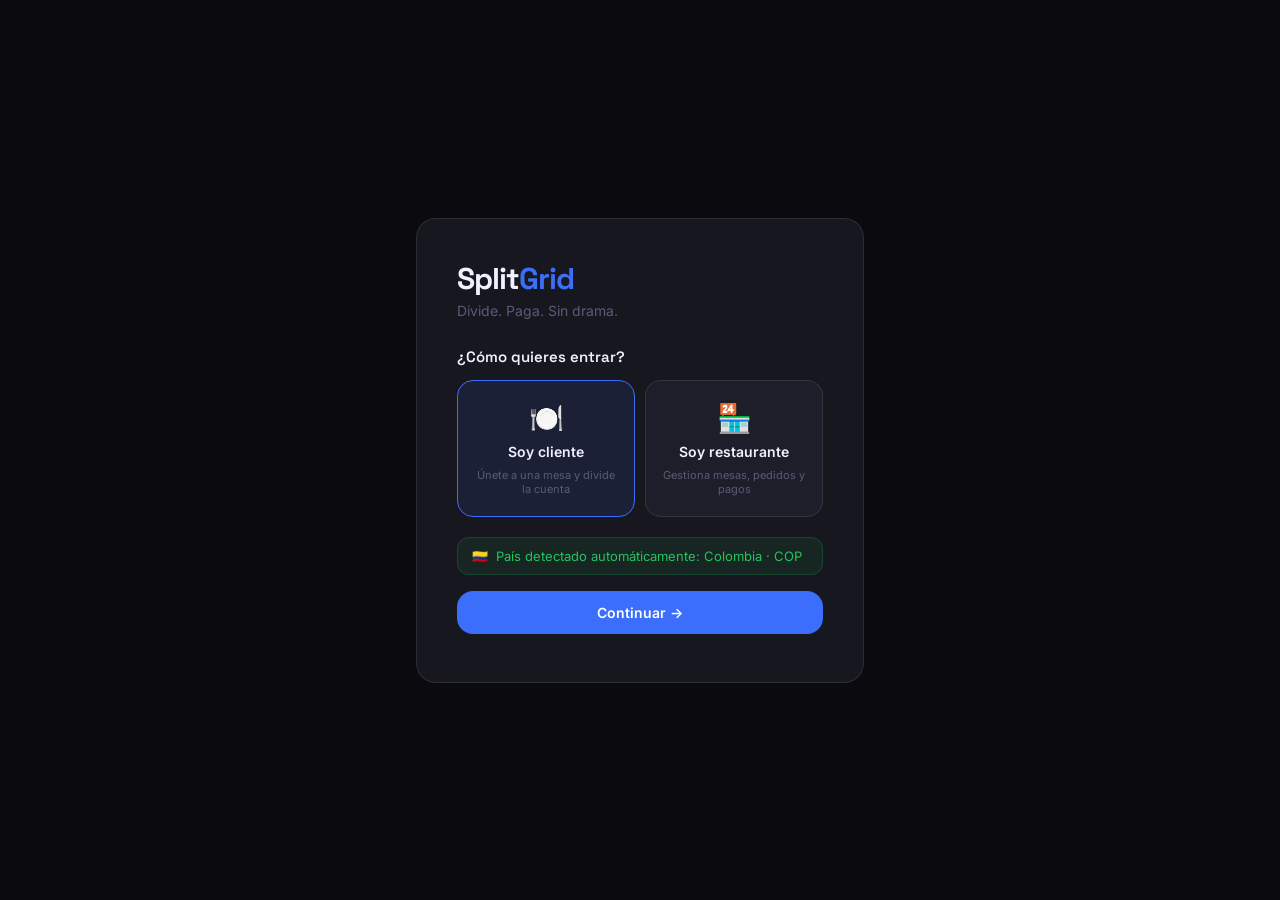
==== index.html @ 46861e8b "Primer commit" ====
<!DOCTYPE html>
<html lang="es">
<head>
<meta charset="UTF-8">
<meta name="viewport" content="width=device-width, initial-scale=1.0">
<title>SplitGrid · Inicio de sesión</title>
<link href="https://fonts.googleapis.com/css2?family=Inter:wght@300;400;500;600;700;800&family=Space+Grotesk:wght@400;500;600;700&display=swap" rel="stylesheet">
<link rel="stylesheet" href="css/splitgrid.css">
<style>
body{display:flex;align-items:center;justify-content:center;overflow:auto}
.auth-wrap{width:100%;max-width:480px;padding:24px 16px}
.step{display:none}.step.active{display:block}
.country-detected{background:rgba(34,197,94,.08);border:1px solid rgba(34,197,94,.2);border-radius:var(--r);padding:10px 14px;font-size:13px;color:var(--green);margin-bottom:16px;display:flex;align-items:center;gap:8px}
</style>
</head>
<body>

<div class="auth-wrap">
  <div class="auth-card">
    <div class="auth-logo">Split<span>Grid</span></div>
    <div class="auth-sub" id="auth-sub-text">Divide. Paga. Sin drama.</div>

    <!-- STEP 1: Role selection -->
    <div class="step active" id="step-role">
      <div style="font-family:'Space Grotesk',sans-serif;font-size:15px;font-weight:600;margin-bottom:14px">¿Cómo quieres entrar?</div>
      <div class="role-grid">
        <div class="role-card selected" id="role-cliente" onclick="selectRole('cliente')">
          <div class="role-icon">🍽️</div>
          <div class="role-name">Soy cliente</div>
          <div class="role-desc">Únete a una mesa y divide la cuenta</div>
        </div>
        <div class="role-card" id="role-restaurante" onclick="selectRole('restaurante')">
          <div class="role-icon">🏪</div>
          <div class="role-name">Soy restaurante</div>
          <div class="role-desc">Gestiona mesas, pedidos y pagos</div>
        </div>
      </div>
      <!-- Country detected automatically -->
      <div class="country-detected" id="country-detected">
        <span id="detected-flag">🇨🇴</span>
        <span id="detected-text">País detectado automáticamente: Colombia · COP</span>
      </div>
      <button class="auth-big-btn" style="background:var(--blue);color:white;margin-top:4px" onclick="goStep('step-login')">
        Continuar →
      </button>
    </div>

    <!-- STEP 2: Country override (only if user clicks "Cambiar") -->
    <div class="step" id="step-country">
      <div style="display:flex;align-items:center;gap:8px;margin-bottom:16px">
        <button onclick="goStep('step-role')" style="background:none;border:none;color:var(--text3);cursor:pointer;font-family:'Inter',sans-serif;font-size:13px">← Volver</button>
      </div>
      <div style="font-family:'Space Grotesk',sans-serif;font-size:15px;font-weight:600;margin-bottom:14px">Selecciona tu país</div>
      <div id="country-grid" style="display:flex;flex-direction:column;gap:8px;margin-bottom:16px"></div>
      <button class="auth-big-btn" style="background:var(--blue);color:white" onclick="confirmCountry()">Confirmar →</button>
    </div>

    <!-- STEP 3: Login / guest -->
    <div class="step" id="step-login">
      <div style="display:flex;align-items:center;justify-content:space-between;margin-bottom:16px">
        <button onclick="goStep('step-role')" style="background:none;border:none;color:var(--text3);cursor:pointer;font-family:'Inter',sans-serif;font-size:13px">← Volver</button>
        <div id="login-role-badge" class="badge badge-blue">Cliente</div>
      </div>

      <div id="auth-error" class="error-msg" style="display:none"></div>
      <div id="auth-info" class="info-msg" style="display:none"></div>

      <!-- Login form -->
      <div id="login-form-section">
        <div class="form-group">
          <label id="label-email">Email</label>
          <input type="email" id="auth-email" placeholder="tu@email.com">
        </div>
        <div class="form-group">
          <label>Contraseña</label>
          <input type="password" id="auth-pass" placeholder="••••••••"
            onkeydown="if(event.key==='Enter')doLogin()">
        </div>
        <button class="auth-big-btn" style="background:var(--blue);color:white;margin-top:4px" onclick="doLogin()">
          Iniciar sesión →
        </button>
      </div>

      <!-- Only show guest option for clients -->
      <div id="guest-section">
        <div class="auth-divider">
          <div class="auth-divider-line"></div>
          <div class="auth-divider-text">o continúa sin cuenta</div>
          <div class="auth-divider-line"></div>
        </div>
        <div class="form-group" style="margin-bottom:10px">
          <label id="label-guest">Tu nombre (como invitado)</label>
          <input type="text" id="guest-name" placeholder="¿Cómo te llamamos?">
        </div>
        <button class="auth-big-btn auth-btn-ghost" onclick="doGuestLogin()">
          👤 Entrar como invitado
        </button>
        <button class="auth-big-btn auth-btn-google" onclick="doGoogleMock()">
          <span style="font-weight:800;font-size:16px">G</span> Continuar con Google
        </button>
      </div>
    </div>

  </div>
</div>

<div class="toast" id="toast"><span id="toast-msg">✅ Listo</span></div>

<script src="js/shared.js"></script>
<script>
let selectedRole = 'cliente';
let detectedCountry = detectCountry();
let selectedCountry = detectedCountry;

// ── INIT ──
function init() {
  updateCountryUI();
  buildCountryGrid();
  // If already logged in, redirect
  const st = loadClientState();
  if (st.user) { window.location.href = 'splitgrid-cliente.html'; return; }
  const restDB = loadRestDB();
  if (restDB && restDB._loggedIn) { window.location.href = 'splitgrid-restaurante.html'; return; }
}

function updateCountryUI() {
  const c = COUNTRIES[selectedCountry] || COUNTRIES.CO;
  document.getElementById('detected-flag').textContent = c.flag;
  document.getElementById('detected-text').textContent =
    `País detectado automáticamente: ${c.name} · ${c.currency}`;
}

function buildCountryGrid() {
  const grid = document.getElementById('country-grid');
  grid.innerHTML = '';
  Object.entries(COUNTRIES).forEach(([code, c]) => {
    const div = document.createElement('div');
    div.style.cssText = `display:flex;align-items:center;gap:12px;background:var(--bg4);border:1.5px solid ${code===selectedCountry?'var(--blue)':'var(--border2)'};border-radius:var(--r);padding:12px 14px;cursor:pointer;transition:all .15s`;
    div.innerHTML = `<span style="font-size:22px">${c.flag}</span>
      <div>
        <div style="font-size:13px;font-weight:600;color:var(--text)">${c.name}</div>
        <div style="font-size:11px;color:var(--text3)">${c.currency} · ${c.locale}</div>
      </div>
      <div style="margin-left:auto;width:16px;height:16px;border-radius:50%;border:2px solid ${code===selectedCountry?'var(--blue)':'var(--border2)'};background:${code===selectedCountry?'var(--blue)':'transparent'};display:flex;align-items:center;justify-content:center">
        ${code===selectedCountry?'<span style="color:white;font-size:9px;font-weight:800">✓</span>':''}
      </div>`;
    div.onclick = () => { selectedCountry = code; buildCountryGrid(); };
    grid.appendChild(div);
  });
}

function confirmCountry() {
  updateCountryUI();
  goStep('step-role');
}

// ── ROLE SELECT ──
function selectRole(role) {
  selectedRole = role;
  document.getElementById('role-cliente').classList.toggle('selected', role === 'cliente');
  document.getElementById('role-restaurante').classList.toggle('selected', role === 'restaurante');
}

// ── STEPS ──
function goStep(id) {
  document.querySelectorAll('.step').forEach(s => s.classList.remove('active'));
  document.getElementById(id).classList.add('active');
  if (id === 'step-login') updateLoginUI();
}

function updateLoginUI() {
  const isRest = selectedRole === 'restaurante';
  document.getElementById('login-role-badge').textContent = isRest ? '🏪 Restaurante' : '🍽️ Cliente';
  document.getElementById('login-role-badge').className = 'badge ' + (isRest ? 'badge-amber' : 'badge-blue');
  document.getElementById('guest-section').style.display = isRest ? 'none' : 'block';
  document.getElementById('label-email').textContent = isRest ? 'Email del restaurante' : 'Email';
  document.getElementById('auth-email').placeholder = isRest ? 'admin@mirestaurante.com' : 'tu@email.com';
  if (isRest) {
    document.getElementById('auth-info').textContent = '💡 Demo: usa cualquier email y contraseña (mín. 6 caracteres)';
    document.getElementById('auth-info').style.display = 'block';
  } else {
    document.getElementById('auth-info').style.display = 'none';
  }
  clearErrors();
}

function clearErrors() {
  document.getElementById('auth-error').style.display = 'none';
}
function showError(msg) {
  const el = document.getElementById('auth-error');
  el.textContent = msg; el.style.display = 'block';
}

// ── AUTH ──
function doLogin() {
  const email = document.getElementById('auth-email').value.trim();
  const pass  = document.getElementById('auth-pass').value;
  if (!email) { showError('Ingresa tu email'); return; }
  if (pass.length < 6) { showError('Contraseña muy corta (mín. 6 caracteres)'); return; }

  if (selectedRole === 'restaurante') {
    // Init restaurant DB if first time
    let db = loadRestDB();
    if (!db) {
      db = buildDefaultRestDB(email, selectedCountry);
    }
    db._loggedIn = true;
    db._loginEmail = email;
    saveRestDB(db);
    window.location.href = 'splitgrid-restaurante.html';
  } else {
    const st = loadClientState();
    st.user = { id:'user_'+Date.now(), name: email.split('@')[0], email, isGuest: false };
    st.country = selectedCountry;
    saveClientState(st);
    window.location.href = 'splitgrid-cliente.html';
  }
}

function doGuestLogin() {
  const name = document.getElementById('guest-name').value.trim();
  if (!name) { showError('Ingresa tu nombre para continuar como invitado'); return; }
  const st = loadClientState();
  st.user = { id:'guest_'+Date.now(), name, email: null, isGuest: true };
  st.country = selectedCountry;
  saveClientState(st);
  window.location.href = 'splitgrid-cliente.html';
}

function doGoogleMock() {
  const st = loadClientState();
  st.user = { id:'google_'+Date.now(), name:'Usuario Google', email:'usuario@gmail.com', isGuest: false };
  st.country = selectedCountry;
  saveClientState(st);
  window.location.href = 'splitgrid-cliente.html';
}

// ── DEFAULT RESTAURANT DB ──
function buildDefaultRestDB(email, country) {
  const c = COUNTRIES[country] || COUNTRIES.CO;
  const menuByCountry = {
    CO:[
      {id:1,name:'Bandeja Paisa',emoji:'🍛',price:42000,cat:'Platos Fuertes',available:true},
      {id:2,name:'Ajiaco Bogotano',emoji:'🍜',price:35000,cat:'Platos Fuertes',available:true},
      {id:3,name:'Picada Mixta',emoji:'🥩',price:74000,cat:'Compartidos',available:true},
      {id:4,name:'Patacones',emoji:'🍟',price:12000,cat:'Entradas',available:true},
      {id:5,name:'Aguapanela',emoji:'🍵',price:8000,cat:'Bebidas',available:true},
      {id:6,name:'Cerveza Artesanal',emoji:'🍺',price:14000,cat:'Bebidas',available:true},
      {id:7,name:'Tres Leches',emoji:'🍰',price:18000,cat:'Postres',available:true},
    ],
    BR:[
      {id:1,name:'Feijoada',emoji:'🫘',price:58,cat:'Pratos Principais',available:true},
      {id:2,name:'Churrasco Misto',emoji:'🥩',price:89,cat:'Compartilhados',available:true},
      {id:3,name:'Pão de Queijo',emoji:'🧀',price:18,cat:'Entradas',available:true},
      {id:4,name:'Caipirinha',emoji:'🍹',price:24,cat:'Bebidas',available:true},
      {id:5,name:'Brigadeiro',emoji:'🍫',price:12,cat:'Sobremesas',available:true},
    ],
    FR:[
      {id:1,name:'Steak Frites',emoji:'🥩',price:24,cat:'Plats',available:true},
      {id:2,name:'Plateau de Fromages',emoji:'🧀',price:18,cat:'Partagés',available:true},
      {id:3,name:'Soupe à l\'oignon',emoji:'🍲',price:12,cat:'Entrées',available:true},
      {id:4,name:'Vin rouge (bouteille)',emoji:'🍷',price:28,cat:'Boissons',available:true},
      {id:5,name:'Crème brûlée',emoji:'🍮',price:9,cat:'Desserts',available:true},
    ],
    IT:[
      {id:1,name:'Spaghetti Carbonara',emoji:'🍝',price:16,cat:'Primi',available:true},
      {id:2,name:'Bistecca Fiorentina',emoji:'🥩',price:38,cat:'Secondi',available:true},
      {id:3,name:'Antipasto Misto',emoji:'🫒',price:22,cat:'Da dividere',available:true},
      {id:4,name:'Vino della Casa',emoji:'🍷',price:20,cat:'Bevande',available:true},
      {id:5,name:'Tiramisù',emoji:'☕',price:8,cat:'Dolci',available:true},
    ],
    RU:[
      {id:1,name:'Борщ',emoji:'🍲',price:420,cat:'Первые блюда',available:true},
      {id:2,name:'Пельмени',emoji:'🥟',price:580,cat:'Основные',available:true},
      {id:3,name:'Оливье (большой)',emoji:'🥗',price:680,cat:'На всех',available:true},
      {id:4,name:'Водка (бутылка)',emoji:'🍾',price:1200,cat:'Напитки',available:true},
      {id:5,name:'Медовик',emoji:'🍯',price:320,cat:'Десерты',available:true},
    ],
  };
  const menu = menuByCountry[country] || menuByCountry.CO;
  const restNames = {CO:'El Rincón Criollo',BR:'Sabor Brasileiro',FR:'Le Bistrot du Coin',IT:'Trattoria da Marco',RU:'Ресторан Москва'};
  const db = {
    restaurant:{ name: restNames[country]||'Mi Restaurante', address:'', country, tax:c.tax, tip:c.tip, numTables:10 },
    tables: Array.from({length:10},(_,i)=>({id:i+1,number:i+1,status:'free'})),
    sessions: [], menu, history: [], nextMenuId: menu.length+1, nextSessionId: 1,
  };
  return db;
}

init();
</script>
</body>
</html>
---- css/splitgrid.css ----
/* ================================================================
   SplitGrid · Shared Stylesheet
   Colombia · Brasil · Francia · Italia · Rusia
   ================================================================ */

@import url('https://fonts.googleapis.com/css2?family=Inter:wght@300;400;500;600;700;800&family=Space+Grotesk:wght@400;500;600;700&display=swap');

*{box-sizing:border-box;margin:0;padding:0}
:root{
  --bg:#0A0A0F;--bg2:#111118;--bg3:#17171F;--bg4:#1E1E2A;
  --border:#ffffff0f;--border2:#ffffff18;
  --text:#F0F0FF;--text2:#9898B8;--text3:#5A5A78;
  --blue:#3B6EFA;--blue2:#2454D4;--blue-glow:rgba(59,110,250,0.25);
  --green:#22C55E;--green-bg:rgba(34,197,94,0.12);
  --red:#EF4444;--red-bg:rgba(239,68,68,0.12);
  --amber:#F59E0B;--amber-bg:rgba(245,158,11,0.12);
  --purple:#A855F7;--purple-bg:rgba(168,85,247,0.12);
  --cyan:#06B6D4;--cyan-bg:rgba(6,182,212,0.12);
  --r:12px;--r2:16px;--r3:20px;
}
body{font-family:'Inter',sans-serif;background:var(--bg);color:var(--text);height:100vh;display:flex;overflow:hidden}

/* ── APP ROOT ── */
#app{height:100%;display:flex;width:100%;min-height:0}

/* ── SIDEBAR ── */
.sidebar{width:220px;height:100%;background:var(--bg2);border-right:1px solid var(--border);display:flex;flex-direction:column;flex-shrink:0;transition:width .22s ease}
.sidebar-logo{padding:20px 16px 16px;border-bottom:1px solid var(--border);display:flex;align-items:center;justify-content:space-between;gap:8px}
.logo-mark{font-family:'Space Grotesk',sans-serif;font-size:20px;font-weight:700;letter-spacing:-0.5px;white-space:nowrap;overflow:hidden}
.logo-mark span{color:var(--blue)}
.logo-sub{font-size:11px;color:var(--text3);margin-top:2px}
.nav{padding:16px 12px;flex:1;overflow-y:auto;overflow-x:hidden}
.nav-section{font-size:10px;font-weight:600;color:var(--text3);letter-spacing:1px;text-transform:uppercase;padding:0 8px;margin:16px 0 6px}
.nav-item{display:flex;align-items:center;gap:10px;padding:9px 10px;border-radius:var(--r);font-size:13.5px;font-weight:500;color:var(--text2);cursor:pointer;transition:all .15s;margin-bottom:2px;border:none;background:none;width:100%;text-align:left;font-family:'Inter',sans-serif}
.nav-item:hover{background:var(--bg4);color:var(--text)}
.nav-item.active{background:rgba(59,110,250,0.15);color:var(--blue)}
.nav-icon{font-size:16px;width:20px;text-align:center}
.nav-badge{margin-left:auto;background:var(--blue);color:white;font-size:10px;font-weight:700;padding:2px 7px;border-radius:100px}
.sidebar-footer{padding:16px 12px;border-top:1px solid var(--border)}
.user-chip{background:var(--bg4);border-radius:var(--r);padding:10px 12px;display:flex;align-items:center;gap:10px}
.user-avatar{width:32px;height:32px;background:linear-gradient(135deg,var(--blue),var(--purple));border-radius:50%;display:flex;align-items:center;justify-content:center;font-size:13px;font-weight:700;flex-shrink:0}
.user-name{font-size:13px;font-weight:600}
.user-sub{font-size:11px;color:var(--text3)}
.rest-avatar{width:32px;height:32px;background:linear-gradient(135deg,var(--blue),var(--purple));border-radius:8px;display:flex;align-items:center;justify-content:center;font-size:13px;font-weight:700;flex-shrink:0}
.rest-name{font-size:13px;font-weight:600}
.rest-plan{font-size:11px;color:var(--text3)}

/* ── MAIN ── */
.main{flex:1;display:flex;flex-direction:column;overflow:hidden}
.topbar{height:56px;border-bottom:1px solid var(--border);display:flex;align-items:center;padding:0 24px;gap:12px;background:var(--bg2)}
.topbar-title{font-family:'Space Grotesk',sans-serif;font-size:16px;font-weight:600;flex:1}
.topbar-actions{display:flex;gap:8px;align-items:center}
.topbar-live{display:flex;align-items:center;gap:6px}
.live-dot{width:7px;height:7px;background:var(--green);border-radius:50%;animation:pulse 2s infinite}
@keyframes pulse{0%,100%{opacity:1}50%{opacity:.3}}
.live-label{font-size:11px;color:var(--green);font-weight:600}
.content{flex:1;overflow-y:auto;padding:24px}
.content::-webkit-scrollbar{width:4px}
.content::-webkit-scrollbar-thumb{background:var(--bg4);border-radius:2px}
.panel{display:none}.panel.active{display:block}

/* ── BUTTONS ── */
.btn{display:inline-flex;align-items:center;gap:6px;padding:8px 16px;border-radius:var(--r);font-family:'Inter',sans-serif;font-size:13px;font-weight:500;cursor:pointer;border:none;transition:all .15s}
.btn:active{transform:scale(0.97)}
.btn-primary{background:var(--blue);color:white}.btn-primary:hover{background:var(--blue2)}
.btn-success{background:var(--green);color:#fff}.btn-success:hover{filter:brightness(1.1)}
.btn-danger{background:var(--red-bg);color:var(--red);border:1px solid rgba(239,68,68,.2)}.btn-danger:hover{background:rgba(239,68,68,.2)}
.btn-ghost{background:var(--bg4);color:var(--text2);border:1px solid var(--border2)}.btn-ghost:hover{color:var(--text)}
.btn-sm{padding:6px 12px;font-size:12px}
.btn-full{width:100%;justify-content:center}
.btn-lg{padding:14px 20px;font-size:15px;font-weight:600;border-radius:var(--r2)}

/* ── BADGES ── */
.badge{display:inline-flex;align-items:center;gap:3px;font-size:11px;font-weight:600;padding:3px 8px;border-radius:100px}
.badge-green{background:var(--green-bg);color:var(--green)}
.badge-red{background:var(--red-bg);color:var(--red)}
.badge-amber{background:var(--amber-bg);color:var(--amber)}
.badge-blue{background:rgba(59,110,250,0.15);color:var(--blue)}
.badge-purple{background:var(--purple-bg);color:var(--purple)}
.badge-cyan{background:var(--cyan-bg);color:var(--cyan)}
.badge-gray{background:var(--bg4);color:var(--text3);border:1px solid var(--border2)}

/* ── STATS ── */
.stats-row{display:grid;grid-template-columns:repeat(4,1fr);gap:12px;margin-bottom:20px}
.stat-card{background:var(--bg3);border:1px solid var(--border);border-radius:var(--r2);padding:18px 20px}
.stat-label{font-size:11px;font-weight:600;color:var(--text3);text-transform:uppercase;letter-spacing:.5px;margin-bottom:8px}
.stat-value{font-family:'Space Grotesk',sans-serif;font-size:26px;font-weight:700;letter-spacing:-1px}
.stat-badge{display:inline-flex;align-items:center;gap:3px;font-size:11px;font-weight:600;padding:3px 8px;border-radius:100px;margin-top:6px}

/* ── SECTION HEADER ── */
.section-header{display:flex;align-items:center;justify-content:space-between;margin-bottom:14px}
.section-title{font-family:'Space Grotesk',sans-serif;font-size:15px;font-weight:600}

/* ── ORDERS ── */
.orders-list{display:flex;flex-direction:column;gap:8px}
.order-item{background:var(--bg3);border:1px solid var(--border);border-radius:var(--r2);padding:14px 16px;display:flex;align-items:center;gap:12px}
.order-item.mine{border-color:rgba(59,110,250,0.3);background:linear-gradient(135deg,var(--bg3),rgba(59,110,250,0.05))}
.order-emoji{width:42px;height:42px;background:var(--bg4);border-radius:var(--r);display:flex;align-items:center;justify-content:center;font-size:20px;flex-shrink:0}
.order-name{font-size:14px;font-weight:600}
.order-person{font-size:12px;color:var(--text3);margin-top:1px}
.order-price{font-family:'Space Grotesk',sans-serif;font-size:15px;font-weight:700;flex-shrink:0}

/* ── TABLE CARDS ── */
.tables-grid{display:grid;grid-template-columns:repeat(auto-fill,minmax(175px,1fr));gap:12px;margin-bottom:24px}
.table-card{background:var(--bg3);border:1px solid var(--border);border-radius:var(--r2);padding:16px;cursor:pointer;transition:all .2s;position:relative;overflow:hidden}
.table-card:hover{border-color:var(--border2);transform:translateY(-1px)}
.table-card.occupied{border-color:rgba(59,110,250,0.4);background:linear-gradient(135deg,var(--bg3),rgba(59,110,250,0.06))}
.table-card.paying{border-color:rgba(245,158,11,0.4);background:linear-gradient(135deg,var(--bg3),rgba(245,158,11,0.06))}
.table-card.free{opacity:.7}
.table-glow{position:absolute;top:0;right:0;width:60px;height:60px;border-radius:50%;filter:blur(20px);pointer-events:none}
.table-card.occupied .table-glow{background:var(--blue-glow)}
.table-card.paying .table-glow{background:rgba(245,158,11,0.2)}
.table-num{font-family:'Space Grotesk',sans-serif;font-size:22px;font-weight:700;margin-bottom:4px}
.table-avatars{display:flex;margin-bottom:8px}
.t-av{width:24px;height:24px;border-radius:50%;border:2px solid var(--bg3);font-size:9px;font-weight:700;display:flex;align-items:center;justify-content:center;margin-right:-6px}
.table-total{font-size:13px;font-weight:600}
.table-meta{font-size:11px;color:var(--text3);margin-top:2px}

/* ── DETAIL LAYOUT ── */
.detail-layout{display:grid;grid-template-columns:1fr 340px;gap:16px}
.person-breakdown{background:var(--bg3);border:1px solid var(--border);border-radius:var(--r2);padding:18px}
.pb-title{font-size:11px;font-weight:700;color:var(--text3);text-transform:uppercase;letter-spacing:.5px;margin-bottom:14px}
.pb-row{display:flex;justify-content:space-between;align-items:center;padding:8px 0;border-bottom:1px solid var(--border)}
.pb-row:last-of-type{border-bottom:none}
.pb-label{font-size:13px;color:var(--text3)}
.pb-val{font-size:13px;font-weight:600}
.pb-person{background:var(--bg4);border-radius:var(--r);padding:12px 14px;margin-bottom:8px;display:flex;align-items:center;gap:10px}
.pb-av{width:32px;height:32px;border-radius:50%;font-size:11px;font-weight:700;display:flex;align-items:center;justify-content:center;flex-shrink:0}
.pb-name{font-size:13px;font-weight:600;flex:1}
.pb-amount{font-family:'Space Grotesk',sans-serif;font-size:15px;font-weight:700}
.total-box{background:linear-gradient(135deg,rgba(59,110,250,0.15),rgba(168,85,247,0.1));border:1px solid rgba(59,110,250,0.3);border-radius:var(--r2);padding:16px;margin-top:12px}
.total-label{font-size:11px;font-weight:600;color:var(--text3);text-transform:uppercase;letter-spacing:.5px}
.total-amount{font-family:'Space Grotesk',sans-serif;font-size:28px;font-weight:800;letter-spacing:-1px;margin:4px 0}
.total-meta{font-size:12px;color:var(--text2)}

/* ── RESTAURANT BAR ── */
.restaurant-bar{background:var(--bg3);border:1px solid var(--border);border-radius:var(--r2);padding:16px 20px;margin-bottom:20px;display:flex;align-items:center;justify-content:space-between;gap:16px;flex-wrap:wrap}
.restaurant-info{display:flex;align-items:center;gap:14px}
.restaurant-icon{width:44px;height:44px;background:linear-gradient(135deg,rgba(59,110,250,.25),rgba(168,85,247,.15));border:1px solid rgba(59,110,250,.2);border-radius:var(--r);display:flex;align-items:center;justify-content:center;font-size:22px}
.stat-pills{display:flex;gap:8px;flex-wrap:wrap}
.stat-pill{background:var(--bg4);border:1px solid var(--border2);border-radius:100px;padding:5px 12px;font-size:12px;color:var(--text2);display:flex;align-items:center;gap:4px}
.stat-pill strong{color:var(--text)}

/* ── AVATAR STRIP ── */
.avatar-strip{display:flex;gap:6px;margin-bottom:20px;flex-wrap:wrap}
.av-chip{display:flex;align-items:center;gap:7px;background:var(--bg3);border:1px solid var(--border);border-radius:var(--r);padding:6px 12px}
.av-chip.me{border-color:rgba(59,110,250,.4);background:rgba(59,110,250,.08)}
.av-dot{width:26px;height:26px;border-radius:50%;font-size:9px;font-weight:700;display:flex;align-items:center;justify-content:center;flex-shrink:0}
.av-name{font-size:12px;font-weight:500;color:var(--text2)}
.av-chip.me .av-name{color:var(--text)}

/* ── FORMS ── */
.form-section{background:var(--bg3);border:1px solid var(--border);border-radius:var(--r2);padding:20px;margin-bottom:16px}
.form-title{font-size:14px;font-weight:600;margin-bottom:16px;padding-bottom:12px;border-bottom:1px solid var(--border)}
.form-row{display:grid;grid-template-columns:1fr 1fr;gap:12px;margin-bottom:12px}
.form-group{display:flex;flex-direction:column;gap:5px;margin-bottom:12px}
label{font-size:12px;font-weight:500;color:var(--text3)}
input,select,textarea{background:var(--bg4);border:1px solid var(--border2);border-radius:var(--r);padding:9px 12px;font-family:'Inter',sans-serif;font-size:13.5px;color:var(--text);outline:none;transition:border-color .15s;width:100%}
input:focus,select:focus,textarea:focus{border-color:var(--blue)}
input::placeholder,textarea::placeholder{color:var(--text3)}
select option{background:var(--bg3)}

/* ── PAYMENT METHODS ── */
.method-card{background:var(--bg3);border:1.5px solid var(--border2);border-radius:var(--r2);padding:15px 18px;display:flex;align-items:center;gap:14px;cursor:pointer;transition:all .15s;margin-bottom:8px}
.method-card:hover{border-color:rgba(59,110,250,.3)}
.method-card.selected{border-color:var(--blue);background:rgba(59,110,250,.07)}
.m-icon{width:42px;height:42px;border-radius:var(--r);display:flex;align-items:center;justify-content:center;font-size:20px;flex-shrink:0}
.m-name{font-size:14px;font-weight:600}
.m-sub{font-size:12px;color:var(--text3);margin-top:1px}
.m-radio{width:20px;height:20px;border-radius:50%;border:2px solid var(--border2);margin-left:auto;flex-shrink:0;display:flex;align-items:center;justify-content:center;transition:all .15s}
.method-card.selected .m-radio{border-color:var(--blue);background:var(--blue)}
.method-card.selected .m-radio::after{content:'✓';color:white;font-size:10px;font-weight:800}

/* ── MODAL ── */
.modal-overlay{position:fixed;inset:0;background:rgba(0,0,0,.7);backdrop-filter:blur(8px);z-index:200;display:flex;align-items:center;justify-content:center;padding:16px;opacity:0;pointer-events:none;transition:opacity .2s}
.modal-overlay.open{opacity:1;pointer-events:all}
.modal{background:var(--bg3);border:1px solid var(--border2);border-radius:var(--r3);width:100%;max-width:520px;max-height:85vh;overflow-y:auto;transform:scale(.95) translateY(10px);transition:transform .2s}
.modal-overlay.open .modal{transform:scale(1) translateY(0)}
.modal-head{padding:20px 24px 16px;border-bottom:1px solid var(--border);display:flex;justify-content:space-between;align-items:center;position:sticky;top:0;background:var(--bg3);z-index:1}
.modal-title{font-family:'Space Grotesk',sans-serif;font-size:17px;font-weight:700}
.modal-body{padding:20px 24px}
.modal-foot{padding:16px 24px;border-top:1px solid var(--border);display:flex;gap:10px}

/* ── MENU ── */
.menu-grid{display:grid;grid-template-columns:repeat(auto-fill,minmax(220px,1fr));gap:12px}
.menu-item{background:var(--bg3);border:1px solid var(--border);border-radius:var(--r2);overflow:hidden;transition:all .2s}
.menu-item:hover{border-color:var(--border2)}
.menu-item-img{height:100px;background:var(--bg4);display:flex;align-items:center;justify-content:center;font-size:38px;position:relative}
.menu-item-body{padding:12px 14px}
.menu-item-name{font-size:14px;font-weight:600;margin-bottom:2px}
.menu-item-cat{font-size:11px;color:var(--text3);margin-bottom:10px}
.menu-item-footer{display:flex;align-items:center;justify-content:space-between}
.menu-item-price{font-family:'Space Grotesk',sans-serif;font-size:15px;font-weight:700}
.toggle{width:36px;height:20px;background:var(--bg4);border-radius:100px;border:1px solid var(--border2);cursor:pointer;position:relative;transition:all .2s;flex-shrink:0}
.toggle.on{background:var(--green);border-color:var(--green)}
.toggle::after{content:'';position:absolute;top:2px;left:2px;width:14px;height:14px;border-radius:50%;background:white;transition:left .2s}
.toggle.on::after{left:18px}

/* ── TABS ── */
.tabs-row{display:flex;gap:4px;background:var(--bg3);border:1px solid var(--border);border-radius:var(--r);padding:4px;margin-bottom:20px}
.tab-btn{flex:1;padding:7px;text-align:center;border-radius:8px;font-size:13px;font-weight:500;cursor:pointer;color:var(--text3);transition:all .15s;border:none;background:none;font-family:'Inter',sans-serif}
.tab-btn.active{background:var(--bg4);color:var(--text)}
.cat-row{display:flex;gap:6px;overflow-x:auto;padding-bottom:4px;margin-bottom:16px}
.cat-row::-webkit-scrollbar{height:0}
.cat-pill{padding:6px 14px;border-radius:100px;font-size:12px;font-weight:600;cursor:pointer;white-space:nowrap;transition:all .15s;border:1px solid var(--border2);background:var(--bg3);color:var(--text3);font-family:'Inter',sans-serif}
.cat-pill.active{background:var(--blue);border-color:var(--blue);color:white}

/* ── MISC ── */
.divider{display:flex;align-items:center;gap:10px;margin:14px 0}
.div-line{flex:1;height:1px;background:var(--border)}
.div-text{font-size:11px;color:var(--text3)}
.empty{text-align:center;padding:40px 16px;color:var(--text3)}
.empty-icon{font-size:36px;margin-bottom:8px}
.receipt-card{background:var(--bg3);border:1px solid var(--border2);border-radius:var(--r2);padding:20px;margin-bottom:12px}
.rr{display:flex;justify-content:space-between;align-items:center;padding:9px 0;border-bottom:1px solid var(--border)}
.rr:last-child{border-bottom:none}
.rr-k{font-size:13px;color:var(--text3)}
.rr-v{font-size:13px;font-weight:600}
.stars-row{display:flex;gap:6px;justify-content:center;margin:14px 0 4px}
.star{font-size:24px;cursor:pointer;opacity:.25;transition:opacity .15s;color:var(--amber)}
.star.lit{opacity:1}
.qr-pattern{width:160px;height:160px;background:repeating-conic-gradient(#000 0% 25%,#fff 0% 50%) 0 0/10px 10px;border-radius:4px}
.qr-zone{background:var(--bg4);border:2px dashed var(--border2);border-radius:var(--r2);padding:32px;text-align:center;cursor:pointer;transition:all .2s;margin-bottom:14px}
.qr-zone:hover{border-color:var(--blue);background:rgba(59,110,250,.05)}

/* ── TOAST ── */
.toast{position:fixed;bottom:20px;right:20px;background:var(--bg3);border:1px solid var(--border2);color:var(--text);padding:12px 18px;border-radius:var(--r);font-size:13px;font-weight:500;z-index:999;transform:translateY(80px);transition:transform .3s cubic-bezier(.34,1.56,.64,1);display:flex;align-items:center;gap:8px;box-shadow:0 8px 24px rgba(0,0,0,.4)}
.toast.show{transform:translateY(0)}

/* ── AUTH SCREEN ── */
.auth-screen{flex:1;display:flex;align-items:center;justify-content:center;min-height:100vh;background:var(--bg)}
.auth-card{background:var(--bg3);border:1px solid var(--border2);border-radius:var(--r3);padding:40px;width:100%;max-width:460px}
.auth-logo{font-family:'Space Grotesk',sans-serif;font-size:30px;font-weight:800;letter-spacing:-1px;margin-bottom:4px}
.auth-logo span{color:var(--blue)}
.auth-sub{font-size:14px;color:var(--text3);margin-bottom:28px}
.auth-divider{display:flex;align-items:center;gap:10px;margin:16px 0}
.auth-divider-line{flex:1;height:1px;background:var(--border)}
.auth-divider-text{font-size:11px;color:var(--text3)}
.auth-big-btn{width:100%;padding:13px;border-radius:var(--r2);font-size:14px;font-weight:600;font-family:'Inter',sans-serif;cursor:pointer;border:none;display:flex;align-items:center;justify-content:center;gap:10px;transition:all .15s;margin-bottom:8px}
.auth-big-btn:active{transform:scale(.97)}
.auth-btn-google{background:white;color:#1F1F1F}
.auth-btn-ghost{background:var(--bg4);color:var(--text);border:1px solid var(--border2)}
.auth-btn-ghost:hover{background:var(--bg3)}
.error-msg{background:var(--red-bg);border:1px solid rgba(239,68,68,.2);border-radius:var(--r);padding:10px 14px;font-size:13px;color:var(--red);margin-bottom:14px}
.info-msg{background:rgba(59,110,250,.1);border:1px solid rgba(59,110,250,.2);border-radius:var(--r);padding:10px 14px;font-size:13px;color:var(--blue);margin-bottom:14px}

/* ── ROLE SELECTOR ── */
.role-grid{display:grid;grid-template-columns:1fr 1fr;gap:10px;margin-bottom:20px}
.role-card{background:var(--bg4);border:1.5px solid var(--border2);border-radius:var(--r2);padding:20px 16px;cursor:pointer;display:flex;flex-direction:column;align-items:center;gap:8px;transition:all .15s;font-family:'Inter',sans-serif}
.role-card:hover{border-color:var(--blue);background:rgba(59,110,250,.05)}
.role-card.selected{border-color:var(--blue);background:rgba(59,110,250,.1)}
.role-icon{font-size:28px}
.role-name{font-size:14px;font-weight:600;color:var(--text)}
.role-desc{font-size:11px;color:var(--text3);text-align:center}

/* ── SHARE SELECTOR ── */
.share-person-list{display:flex;flex-direction:column;gap:6px;margin-bottom:12px}
.share-person-item{display:flex;align-items:center;gap:10px;background:var(--bg4);border:1.5px solid var(--border2);border-radius:var(--r);padding:10px 12px;cursor:pointer;transition:all .15s}
.share-person-item:hover{border-color:var(--border2)}
.share-person-item.selected{border-color:var(--blue);background:rgba(59,110,250,.08)}
.share-checkbox{width:18px;height:18px;border-radius:4px;border:1.5px solid var(--border2);margin-left:auto;display:flex;align-items:center;justify-content:center;transition:all .15s;flex-shrink:0}
.share-person-item.selected .share-checkbox{background:var(--blue);border-color:var(--blue)}
.share-person-item.selected .share-checkbox::after{content:'✓';color:white;font-size:10px;font-weight:800}
.share-all-btn{background:rgba(34,197,94,.1);border:1.5px solid rgba(34,197,94,.3);border-radius:var(--r);padding:10px 14px;display:flex;align-items:center;gap:10px;cursor:pointer;font-size:13px;font-weight:600;color:var(--green);transition:all .15s;margin-bottom:10px;width:100%;font-family:'Inter',sans-serif}
.share-all-btn:hover{background:rgba(34,197,94,.15)}
.share-all-btn.selected{background:rgba(34,197,94,.2);border-color:var(--green)}

/* ── PROXY GUEST ── */
.proxy-guest-list{display:flex;flex-direction:column;gap:6px}
.proxy-guest-item{display:flex;align-items:center;gap:10px;background:var(--bg4);border:1px solid var(--border2);border-radius:var(--r);padding:8px 12px}
.proxy-guest-badge{font-size:10px;font-weight:600;padding:2px 7px;border-radius:100px;background:var(--cyan-bg);color:var(--cyan);margin-left:auto;white-space:nowrap}

/* ── SIDEBAR TOGGLE BUTTON ── */
.sidebar-toggle{background:none;border:none;color:var(--text3);cursor:pointer;font-size:15px;padding:5px 7px;border-radius:var(--r);transition:all .15s;line-height:1;flex-shrink:0}
.sidebar-toggle:hover{color:var(--text);background:var(--bg4)}

/* ── SIDEBAR COLLAPSED STATE ── */
.sidebar.collapsed{width:60px}
.sidebar.collapsed .logo-sub,
.sidebar.collapsed .nav-section,
.sidebar.collapsed .nav-label,
.sidebar.collapsed .nav-badge,
.sidebar.collapsed .user-info,
.sidebar.collapsed .rest-info,
.sidebar.collapsed .sidebar-footer .btn{display:none}
.sidebar.collapsed .nav-item{justify-content:center;padding:9px 0;gap:0}
.sidebar.collapsed .nav{padding:16px 6px}
.sidebar.collapsed .user-chip{justify-content:center;padding:10px 6px}
.sidebar.collapsed .sidebar-footer{padding:12px 6px}
.sidebar.collapsed .sidebar-logo{justify-content:center;padding:18px 6px 16px}
.sidebar.collapsed .logo-mark{font-size:0}
.sidebar.collapsed .sidebar-toggle{font-size:16px}

/* ── MOBILE SIDEBAR BACKDROP ── */
.sidebar-backdrop{display:none;position:fixed;inset:0;background:rgba(0,0,0,.6);z-index:99;backdrop-filter:blur(4px);cursor:pointer}
.sidebar-backdrop.open{display:block}
.topbar-menu-btn{display:none;background:none;border:none;color:var(--text2);cursor:pointer;font-size:22px;padding:4px 8px;border-radius:var(--r);transition:color .15s;line-height:1;flex-shrink:0}
.topbar-menu-btn:hover{color:var(--text)}

/* ── RESPONSIVE ── */
@media(max-width:900px){
  .stats-row{grid-template-columns:repeat(2,1fr)!important}
}
@media(max-width:768px){
  .topbar-menu-btn{display:flex;align-items:center}
  .sidebar{position:fixed;left:-240px;top:0;bottom:0;z-index:100;transition:left .25s;width:220px!important;min-height:unset;height:100%}
  .sidebar.mobile-open{left:0}
  .sidebar-toggle{display:none}
  .main{width:100%;min-width:0;overflow:hidden}
  .content{overflow-y:auto;-webkit-overflow-scrolling:touch}
  .stats-row{grid-template-columns:repeat(2,1fr)!important}
  .detail-layout{grid-template-columns:1fr!important}
  .form-row{grid-template-columns:1fr!important}
  .topbar{padding:0 12px;gap:6px}
  .topbar-actions{gap:4px}
  .topbar-live{display:none!important}
  .topbar-title{font-size:14px}
}
@media(max-width:480px){
  .stats-row{grid-template-columns:1fr!important}
  .content{padding:16px}
  #topbar-currency{display:none}
  .topbar-actions .btn-primary{font-size:12px;padding:7px 10px}
}
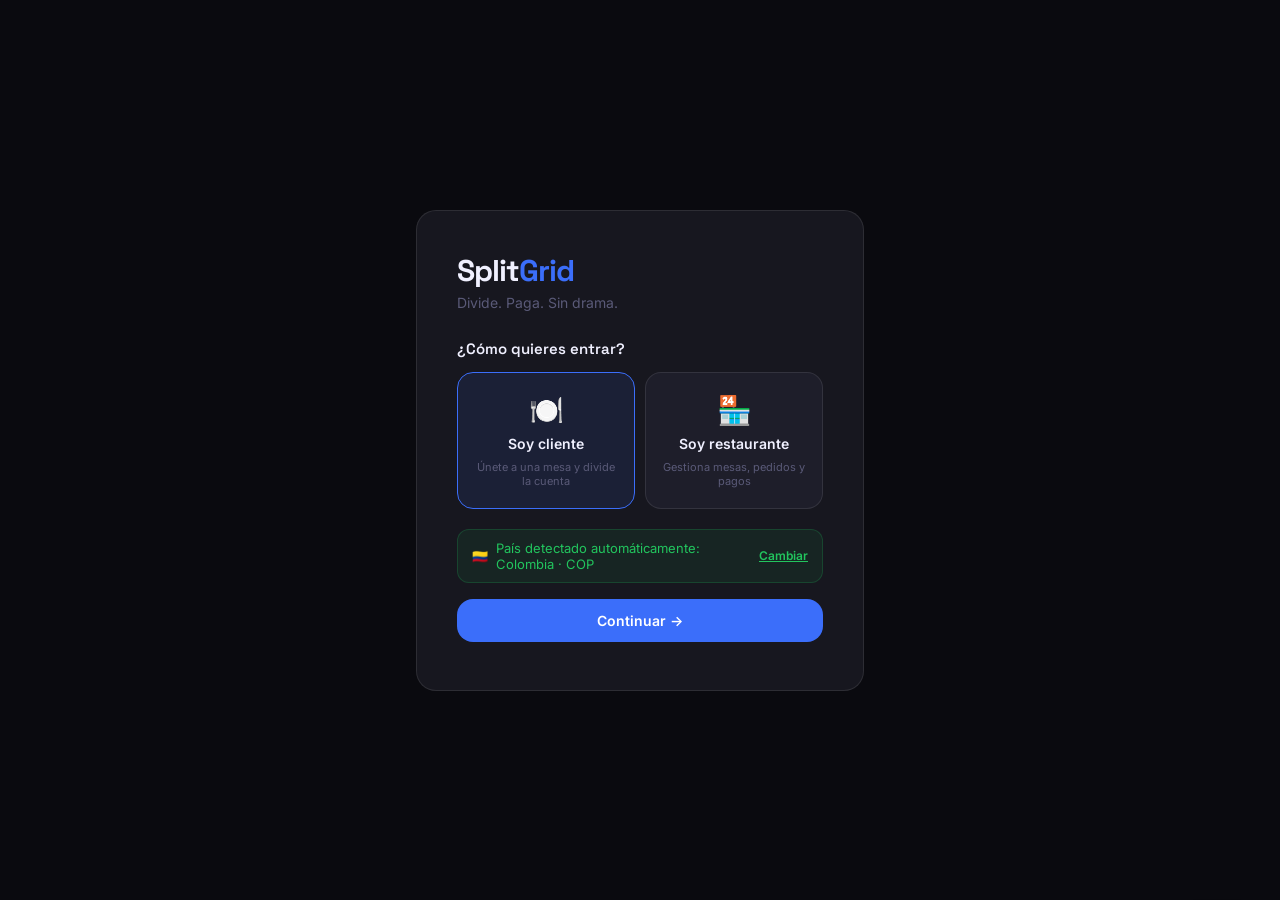
==== commit 6e8f8e18: "Cambio de QR" ====
--- a/index.html
+++ b/index.html
@@ -36,9 +36,12 @@
         </div>
       </div>
       <!-- Country detected automatically -->
-      <div class="country-detected" id="country-detected">
-        <span id="detected-flag">🇨🇴</span>
-        <span id="detected-text">País detectado automáticamente: Colombia · COP</span>
+      <div class="country-detected" id="country-detected" style="justify-content:space-between">
+        <div style="display:flex;align-items:center;gap:8px">
+          <span id="detected-flag">🇨🇴</span>
+          <span id="detected-text">País detectado: Colombia · COP</span>
+        </div>
+        <button onclick="goStep('step-country')" style="background:none;border:none;color:var(--green);cursor:pointer;font-size:12px;font-family:'Inter',sans-serif;font-weight:600;text-decoration:underline;white-space:nowrap">Cambiar</button>
       </div>
       <button class="auth-big-btn" style="background:var(--blue);color:white;margin-top:4px" onclick="goStep('step-login')">
         Continuar →
--- a/css/splitgrid.css
+++ b/css/splitgrid.css
@@ -62,6 +62,7 @@
 /* ── BUTTONS ── */
 .btn{display:inline-flex;align-items:center;gap:6px;padding:8px 16px;border-radius:var(--r);font-family:'Inter',sans-serif;font-size:13px;font-weight:500;cursor:pointer;border:none;transition:all .15s}
 .btn:active{transform:scale(0.97)}
+.btn:disabled{opacity:.45;cursor:not-allowed;pointer-events:none}
 .btn-primary{background:var(--blue);color:white}.btn-primary:hover{background:var(--blue2)}
 .btn-success{background:var(--green);color:#fff}.btn-success:hover{filter:brightness(1.1)}
 .btn-danger{background:var(--red-bg);color:var(--red);border:1px solid rgba(239,68,68,.2)}.btn-danger:hover{background:rgba(239,68,68,.2)}
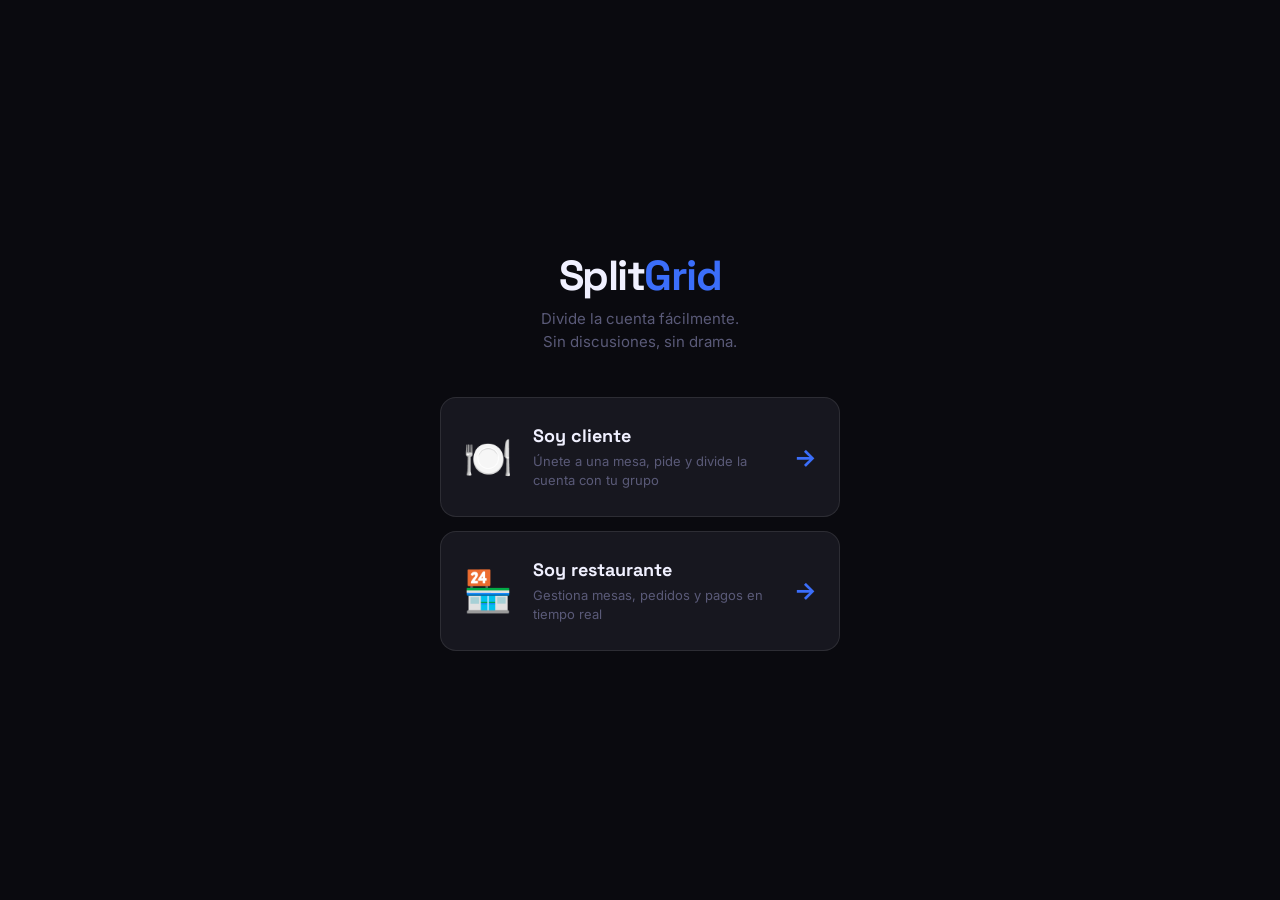
==== commit 6932b5bb: "cambios URL" ====
--- a/index.html
+++ b/index.html
@@ -3,295 +3,57 @@
 <head>
 <meta charset="UTF-8">
 <meta name="viewport" content="width=device-width, initial-scale=1.0">
-<title>SplitGrid · Inicio de sesión</title>
+<title>SplitGrid</title>
 <link href="https://fonts.googleapis.com/css2?family=Inter:wght@300;400;500;600;700;800&family=Space+Grotesk:wght@400;500;600;700&display=swap" rel="stylesheet">
 <link rel="stylesheet" href="css/splitgrid.css">
 <style>
-body{display:flex;align-items:center;justify-content:center;overflow:auto}
-.auth-wrap{width:100%;max-width:480px;padding:24px 16px}
-.step{display:none}.step.active{display:block}
-.country-detected{background:rgba(34,197,94,.08);border:1px solid rgba(34,197,94,.2);border-radius:var(--r);padding:10px 14px;font-size:13px;color:var(--green);margin-bottom:16px;display:flex;align-items:center;gap:8px}
+body{display:flex;align-items:center;justify-content:center;min-height:100vh;background:var(--bg)}
+.landing{width:100%;max-width:440px;padding:32px 20px;text-align:center}
+.landing-logo{font-family:'Space Grotesk',sans-serif;font-size:42px;font-weight:800;letter-spacing:-1.5px;margin-bottom:6px}
+.landing-logo span{color:var(--blue)}
+.landing-tagline{font-size:15px;color:var(--text3);margin-bottom:44px;line-height:1.5}
+.landing-cards{display:flex;flex-direction:column;gap:14px}
+.landing-card{background:var(--bg3);border:1.5px solid var(--border2);border-radius:16px;padding:26px 22px;cursor:pointer;text-align:left;text-decoration:none;display:flex;align-items:center;gap:20px;transition:all .2s}
+.landing-card:hover{border-color:var(--blue);transform:translateY(-2px);background:rgba(59,110,250,.05)}
+.lc-icon{font-size:40px;flex-shrink:0}
+.lc-title{font-family:'Space Grotesk',sans-serif;font-size:18px;font-weight:700;color:var(--text);margin-bottom:5px}
+.lc-desc{font-size:13px;color:var(--text3);line-height:1.45}
+.lc-arrow{margin-left:auto;font-size:24px;color:var(--blue);font-weight:700;flex-shrink:0}
 </style>
 </head>
 <body>
 
-<div class="auth-wrap">
-  <div class="auth-card">
-    <div class="auth-logo">Split<span>Grid</span></div>
-    <div class="auth-sub" id="auth-sub-text">Divide. Paga. Sin drama.</div>
+<div class="landing">
+  <div class="landing-logo">Split<span>Grid</span></div>
+  <div class="landing-tagline">Divide la cuenta fácilmente.<br>Sin discusiones, sin drama.</div>
 
-    <!-- STEP 1: Role selection -->
-    <div class="step active" id="step-role">
-      <div style="font-family:'Space Grotesk',sans-serif;font-size:15px;font-weight:600;margin-bottom:14px">¿Cómo quieres entrar?</div>
-      <div class="role-grid">
-        <div class="role-card selected" id="role-cliente" onclick="selectRole('cliente')">
-          <div class="role-icon">🍽️</div>
-          <div class="role-name">Soy cliente</div>
-          <div class="role-desc">Únete a una mesa y divide la cuenta</div>
-        </div>
-        <div class="role-card" id="role-restaurante" onclick="selectRole('restaurante')">
-          <div class="role-icon">🏪</div>
-          <div class="role-name">Soy restaurante</div>
-          <div class="role-desc">Gestiona mesas, pedidos y pagos</div>
-        </div>
+  <div class="landing-cards">
+    <a class="landing-card" href="splitgrid-cliente.html">
+      <div class="lc-icon">🍽️</div>
+      <div>
+        <div class="lc-title">Soy cliente</div>
+        <div class="lc-desc">Únete a una mesa, pide y divide la cuenta con tu grupo</div>
       </div>
-      <!-- Country detected automatically -->
-      <div class="country-detected" id="country-detected" style="justify-content:space-between">
-        <div style="display:flex;align-items:center;gap:8px">
-          <span id="detected-flag">🇨🇴</span>
-          <span id="detected-text">País detectado: Colombia · COP</span>
-        </div>
-        <button onclick="goStep('step-country')" style="background:none;border:none;color:var(--green);cursor:pointer;font-size:12px;font-family:'Inter',sans-serif;font-weight:600;text-decoration:underline;white-space:nowrap">Cambiar</button>
+      <div class="lc-arrow">→</div>
+    </a>
+    <a class="landing-card" href="splitgrid-restaurante.html">
+      <div class="lc-icon">🏪</div>
+      <div>
+        <div class="lc-title">Soy restaurante</div>
+        <div class="lc-desc">Gestiona mesas, pedidos y pagos en tiempo real</div>
       </div>
-      <button class="auth-big-btn" style="background:var(--blue);color:white;margin-top:4px" onclick="goStep('step-login')">
-        Continuar →
-      </button>
-    </div>
-
-    <!-- STEP 2: Country override (only if user clicks "Cambiar") -->
-    <div class="step" id="step-country">
-      <div style="display:flex;align-items:center;gap:8px;margin-bottom:16px">
-        <button onclick="goStep('step-role')" style="background:none;border:none;color:var(--text3);cursor:pointer;font-family:'Inter',sans-serif;font-size:13px">← Volver</button>
-      </div>
-      <div style="font-family:'Space Grotesk',sans-serif;font-size:15px;font-weight:600;margin-bottom:14px">Selecciona tu país</div>
-      <div id="country-grid" style="display:flex;flex-direction:column;gap:8px;margin-bottom:16px"></div>
-      <button class="auth-big-btn" style="background:var(--blue);color:white" onclick="confirmCountry()">Confirmar →</button>
-    </div>
-
-    <!-- STEP 3: Login / guest -->
-    <div class="step" id="step-login">
-      <div style="display:flex;align-items:center;justify-content:space-between;margin-bottom:16px">
-        <button onclick="goStep('step-role')" style="background:none;border:none;color:var(--text3);cursor:pointer;font-family:'Inter',sans-serif;font-size:13px">← Volver</button>
-        <div id="login-role-badge" class="badge badge-blue">Cliente</div>
-      </div>
-
-      <div id="auth-error" class="error-msg" style="display:none"></div>
-      <div id="auth-info" class="info-msg" style="display:none"></div>
-
-      <!-- Login form -->
-      <div id="login-form-section">
-        <div class="form-group">
-          <label id="label-email">Email</label>
-          <input type="email" id="auth-email" placeholder="tu@email.com">
-        </div>
-        <div class="form-group">
-          <label>Contraseña</label>
-          <input type="password" id="auth-pass" placeholder="••••••••"
-            onkeydown="if(event.key==='Enter')doLogin()">
-        </div>
-        <button class="auth-big-btn" style="background:var(--blue);color:white;margin-top:4px" onclick="doLogin()">
-          Iniciar sesión →
-        </button>
-      </div>
-
-      <!-- Only show guest option for clients -->
-      <div id="guest-section">
-        <div class="auth-divider">
-          <div class="auth-divider-line"></div>
-          <div class="auth-divider-text">o continúa sin cuenta</div>
-          <div class="auth-divider-line"></div>
-        </div>
-        <div class="form-group" style="margin-bottom:10px">
-          <label id="label-guest">Tu nombre (como invitado)</label>
-          <input type="text" id="guest-name" placeholder="¿Cómo te llamamos?">
-        </div>
-        <button class="auth-big-btn auth-btn-ghost" onclick="doGuestLogin()">
-          👤 Entrar como invitado
-        </button>
-        <button class="auth-big-btn auth-btn-google" onclick="doGoogleMock()">
-          <span style="font-weight:800;font-size:16px">G</span> Continuar con Google
-        </button>
-      </div>
-    </div>
-
+      <div class="lc-arrow">→</div>
+    </a>
   </div>
 </div>
 
-<div class="toast" id="toast"><span id="toast-msg">✅ Listo</span></div>
-
 <script src="js/shared.js"></script>
 <script>
-let selectedRole = 'cliente';
-let detectedCountry = detectCountry();
-let selectedCountry = detectedCountry;
-
-// ── INIT ──
-function init() {
-  updateCountryUI();
-  buildCountryGrid();
-  // If already logged in, redirect
-  const st = loadClientState();
-  if (st.user) { window.location.href = 'splitgrid-cliente.html'; return; }
-  const restDB = loadRestDB();
-  if (restDB && restDB._loggedIn) { window.location.href = 'splitgrid-restaurante.html'; return; }
-}
-
-function updateCountryUI() {
-  const c = COUNTRIES[selectedCountry] || COUNTRIES.CO;
-  document.getElementById('detected-flag').textContent = c.flag;
-  document.getElementById('detected-text').textContent =
-    `País detectado automáticamente: ${c.name} · ${c.currency}`;
-}
-
-function buildCountryGrid() {
-  const grid = document.getElementById('country-grid');
-  grid.innerHTML = '';
-  Object.entries(COUNTRIES).forEach(([code, c]) => {
-    const div = document.createElement('div');
-    div.style.cssText = `display:flex;align-items:center;gap:12px;background:var(--bg4);border:1.5px solid ${code===selectedCountry?'var(--blue)':'var(--border2)'};border-radius:var(--r);padding:12px 14px;cursor:pointer;transition:all .15s`;
-    div.innerHTML = `<span style="font-size:22px">${c.flag}</span>
-      <div>
-        <div style="font-size:13px;font-weight:600;color:var(--text)">${c.name}</div>
-        <div style="font-size:11px;color:var(--text3)">${c.currency} · ${c.locale}</div>
-      </div>
-      <div style="margin-left:auto;width:16px;height:16px;border-radius:50%;border:2px solid ${code===selectedCountry?'var(--blue)':'var(--border2)'};background:${code===selectedCountry?'var(--blue)':'transparent'};display:flex;align-items:center;justify-content:center">
-        ${code===selectedCountry?'<span style="color:white;font-size:9px;font-weight:800">✓</span>':''}
-      </div>`;
-    div.onclick = () => { selectedCountry = code; buildCountryGrid(); };
-    grid.appendChild(div);
-  });
-}
-
-function confirmCountry() {
-  updateCountryUI();
-  goStep('step-role');
-}
-
-// ── ROLE SELECT ──
-function selectRole(role) {
-  selectedRole = role;
-  document.getElementById('role-cliente').classList.toggle('selected', role === 'cliente');
-  document.getElementById('role-restaurante').classList.toggle('selected', role === 'restaurante');
-}
-
-// ── STEPS ──
-function goStep(id) {
-  document.querySelectorAll('.step').forEach(s => s.classList.remove('active'));
-  document.getElementById(id).classList.add('active');
-  if (id === 'step-login') updateLoginUI();
-}
-
-function updateLoginUI() {
-  const isRest = selectedRole === 'restaurante';
-  document.getElementById('login-role-badge').textContent = isRest ? '🏪 Restaurante' : '🍽️ Cliente';
-  document.getElementById('login-role-badge').className = 'badge ' + (isRest ? 'badge-amber' : 'badge-blue');
-  document.getElementById('guest-section').style.display = isRest ? 'none' : 'block';
-  document.getElementById('label-email').textContent = isRest ? 'Email del restaurante' : 'Email';
-  document.getElementById('auth-email').placeholder = isRest ? 'admin@mirestaurante.com' : 'tu@email.com';
-  if (isRest) {
-    document.getElementById('auth-info').textContent = '💡 Demo: usa cualquier email y contraseña (mín. 6 caracteres)';
-    document.getElementById('auth-info').style.display = 'block';
-  } else {
-    document.getElementById('auth-info').style.display = 'none';
-  }
-  clearErrors();
-}
-
-function clearErrors() {
-  document.getElementById('auth-error').style.display = 'none';
-}
-function showError(msg) {
-  const el = document.getElementById('auth-error');
-  el.textContent = msg; el.style.display = 'block';
-}
-
-// ── AUTH ──
-function doLogin() {
-  const email = document.getElementById('auth-email').value.trim();
-  const pass  = document.getElementById('auth-pass').value;
-  if (!email) { showError('Ingresa tu email'); return; }
-  if (pass.length < 6) { showError('Contraseña muy corta (mín. 6 caracteres)'); return; }
-
-  if (selectedRole === 'restaurante') {
-    // Init restaurant DB if first time
-    let db = loadRestDB();
-    if (!db) {
-      db = buildDefaultRestDB(email, selectedCountry);
-    }
-    db._loggedIn = true;
-    db._loginEmail = email;
-    saveRestDB(db);
-    window.location.href = 'splitgrid-restaurante.html';
-  } else {
-    const st = loadClientState();
-    st.user = { id:'user_'+Date.now(), name: email.split('@')[0], email, isGuest: false };
-    st.country = selectedCountry;
-    saveClientState(st);
-    window.location.href = 'splitgrid-cliente.html';
-  }
-}
-
-function doGuestLogin() {
-  const name = document.getElementById('guest-name').value.trim();
-  if (!name) { showError('Ingresa tu nombre para continuar como invitado'); return; }
-  const st = loadClientState();
-  st.user = { id:'guest_'+Date.now(), name, email: null, isGuest: true };
-  st.country = selectedCountry;
-  saveClientState(st);
-  window.location.href = 'splitgrid-cliente.html';
-}
-
-function doGoogleMock() {
-  const st = loadClientState();
-  st.user = { id:'google_'+Date.now(), name:'Usuario Google', email:'usuario@gmail.com', isGuest: false };
-  st.country = selectedCountry;
-  saveClientState(st);
-  window.location.href = 'splitgrid-cliente.html';
-}
-
-// ── DEFAULT RESTAURANT DB ──
-function buildDefaultRestDB(email, country) {
-  const c = COUNTRIES[country] || COUNTRIES.CO;
-  const menuByCountry = {
-    CO:[
-      {id:1,name:'Bandeja Paisa',emoji:'🍛',price:42000,cat:'Platos Fuertes',available:true},
-      {id:2,name:'Ajiaco Bogotano',emoji:'🍜',price:35000,cat:'Platos Fuertes',available:true},
-      {id:3,name:'Picada Mixta',emoji:'🥩',price:74000,cat:'Compartidos',available:true},
-      {id:4,name:'Patacones',emoji:'🍟',price:12000,cat:'Entradas',available:true},
-      {id:5,name:'Aguapanela',emoji:'🍵',price:8000,cat:'Bebidas',available:true},
-      {id:6,name:'Cerveza Artesanal',emoji:'🍺',price:14000,cat:'Bebidas',available:true},
-      {id:7,name:'Tres Leches',emoji:'🍰',price:18000,cat:'Postres',available:true},
-    ],
-    BR:[
-      {id:1,name:'Feijoada',emoji:'🫘',price:58,cat:'Pratos Principais',available:true},
-      {id:2,name:'Churrasco Misto',emoji:'🥩',price:89,cat:'Compartilhados',available:true},
-      {id:3,name:'Pão de Queijo',emoji:'🧀',price:18,cat:'Entradas',available:true},
-      {id:4,name:'Caipirinha',emoji:'🍹',price:24,cat:'Bebidas',available:true},
-      {id:5,name:'Brigadeiro',emoji:'🍫',price:12,cat:'Sobremesas',available:true},
-    ],
-    FR:[
-      {id:1,name:'Steak Frites',emoji:'🥩',price:24,cat:'Plats',available:true},
-      {id:2,name:'Plateau de Fromages',emoji:'🧀',price:18,cat:'Partagés',available:true},
-      {id:3,name:'Soupe à l\'oignon',emoji:'🍲',price:12,cat:'Entrées',available:true},
-      {id:4,name:'Vin rouge (bouteille)',emoji:'🍷',price:28,cat:'Boissons',available:true},
-      {id:5,name:'Crème brûlée',emoji:'🍮',price:9,cat:'Desserts',available:true},
-    ],
-    IT:[
-      {id:1,name:'Spaghetti Carbonara',emoji:'🍝',price:16,cat:'Primi',available:true},
-      {id:2,name:'Bistecca Fiorentina',emoji:'🥩',price:38,cat:'Secondi',available:true},
-      {id:3,name:'Antipasto Misto',emoji:'🫒',price:22,cat:'Da dividere',available:true},
-      {id:4,name:'Vino della Casa',emoji:'🍷',price:20,cat:'Bevande',available:true},
-      {id:5,name:'Tiramisù',emoji:'☕',price:8,cat:'Dolci',available:true},
-    ],
-    RU:[
-      {id:1,name:'Борщ',emoji:'🍲',price:420,cat:'Первые блюда',available:true},
-      {id:2,name:'Пельмени',emoji:'🥟',price:580,cat:'Основные',available:true},
-      {id:3,name:'Оливье (большой)',emoji:'🥗',price:680,cat:'На всех',available:true},
-      {id:4,name:'Водка (бутылка)',emoji:'🍾',price:1200,cat:'Напитки',available:true},
-      {id:5,name:'Медовик',emoji:'🍯',price:320,cat:'Десерты',available:true},
-    ],
-  };
-  const menu = menuByCountry[country] || menuByCountry.CO;
-  const restNames = {CO:'El Rincón Criollo',BR:'Sabor Brasileiro',FR:'Le Bistrot du Coin',IT:'Trattoria da Marco',RU:'Ресторан Москва'};
-  const db = {
-    restaurant:{ name: restNames[country]||'Mi Restaurante', address:'', country, tax:c.tax, tip:c.tip, numTables:10 },
-    tables: Array.from({length:10},(_,i)=>({id:i+1,number:i+1,status:'free'})),
-    sessions: [], menu, history: [], nextMenuId: menu.length+1, nextSessionId: 1,
-  };
-  return db;
-}
-
-init();
+// Si ya tiene sesión activa, redirigir directo
+const _cl = loadClientState();
+if (_cl?.user) { window.location.replace('splitgrid-cliente.html'); }
+const _db = loadRestDB();
+if (_db?._loggedIn) { window.location.replace('splitgrid-restaurante.html'); }
 </script>
 </body>
 </html>
